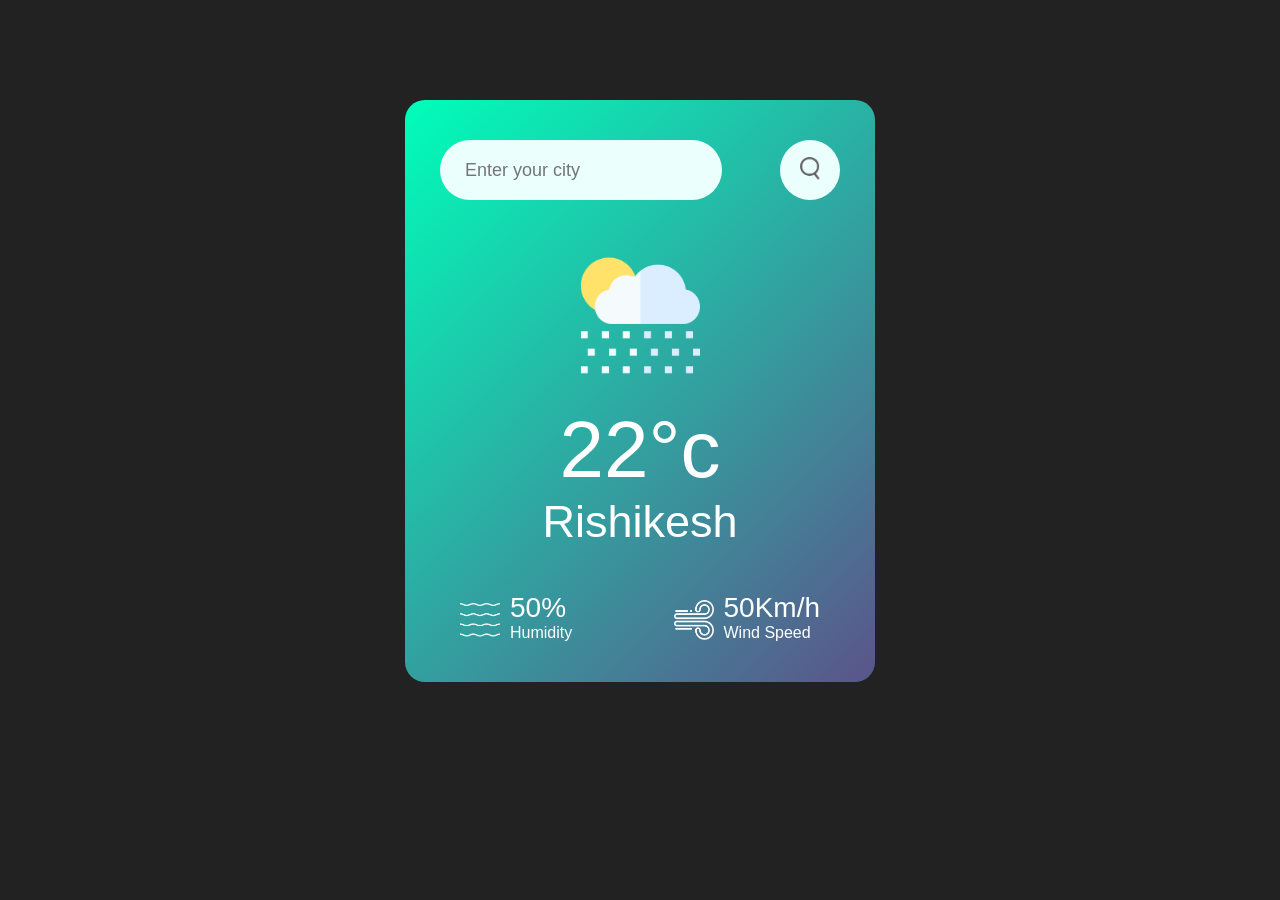
==== Weather-app/index.html @ f9a9e3a3 "Added Weather APP" ====
<!DOCTYPE html>
<html lang="en">
<head>
    <meta charset="UTF-8"/>
    <meta name="viewport" content="width=device-width, initial-scale=1.0"/>
    <title>Weather App</title>
    <link rel="stylesheet" href="style.css"/>
</head>
<body>
<div class="card">
    <div class="search">
        <label>
            <input type="text" placeholder="Enter your city" spellcheck="false"/>
        </label>
        <button><img src="images/search.png" alt=""/></button>
    </div>
    <div class="weather">
        <img src="images/rain.png" class="weather-icon" alt=""/>
        <h1 class="temp">22°c</h1>
        <h2 class="city">Rishikesh</h2>
        <div class="details">
            <div class="col">
                <img src="images/humidity.png" alt=""/>
                <div>
                    <p class="humidity">50%</p>
                    <p>Humidity</p>
                </div>
            </div>
            <div class="col">
                <img src="images/wind.png" alt=""/>
                <div>
                    <p class="wind">50Km/h</p>
                    <p>Wind Speed</p>
                </div>
            </div>
        </div>
    </div>
</div>
<script>
    const apiKey = "e8de88beae39c54ef2e039b6d349c777";
    const apiUrl = "https://api.openweathermap.org/data/2.5/weather?unit=metric&q=Rishikesh";

    async function checkWeather() {
        const response = await fetch(apiUrl + `&appid=${apiKey}`);
    }
</script>
</body>
</html>
---- Weather-app/style.css ----
* {
  margin: 0;
  padding: 0;
  font-family: "Poppins", sans-serif;
  box-sizing: border-box;
}
body {
  background: #222;
}
.card {
  width: 90%;
  max-width: 470px;
  background: linear-gradient(135deg, #00feba, #5b548a);
  color: #fff;
  margin: 100px auto 0;
  border-radius: 20px;
  padding: 40px 35px;
  text-align: center;
}
.search {
  width: 100;
  display: flex;
  align-items: center;
  justify-content: space-between;
}
.search input {
  border: 0;
  outline: 0;
  background: #ebfffc;
  color: #555;
  padding: 10px 25px;
  height: 60px;
  border-radius: 30px;
  flex: 1;
  margin-right: 16px;
  font-size: 18px;
}
.search button {
  border: 0;
  outline: 0;
  background: #ebfffc;
  border-radius: 50%;
  width: 60px;
  height: 60px;
  cursor: pointer;
}
.search button img {
  width: 20px;
}
.weather-icon {
  width: 170px;
  margin-top: 30px;
}
.weather h1 {
  font-size: 80px;
  font-weight: 500;
}
.weather h2 {
  font-size: 45px;
  font-weight: 400;
}
.details {
  display: flex;
  align-items: center;
  justify-content: space-between;
  padding: 0 20px;
  margin-top: 50px;
}
.col {
  display: flex;
  align-items: center;
  text-align: left;
}
.col img {
  width: 40px;
  margin-right: 10px;
}
.humidity,
.wind {
  font-size: 28px;
  margin-top: -6px;
}
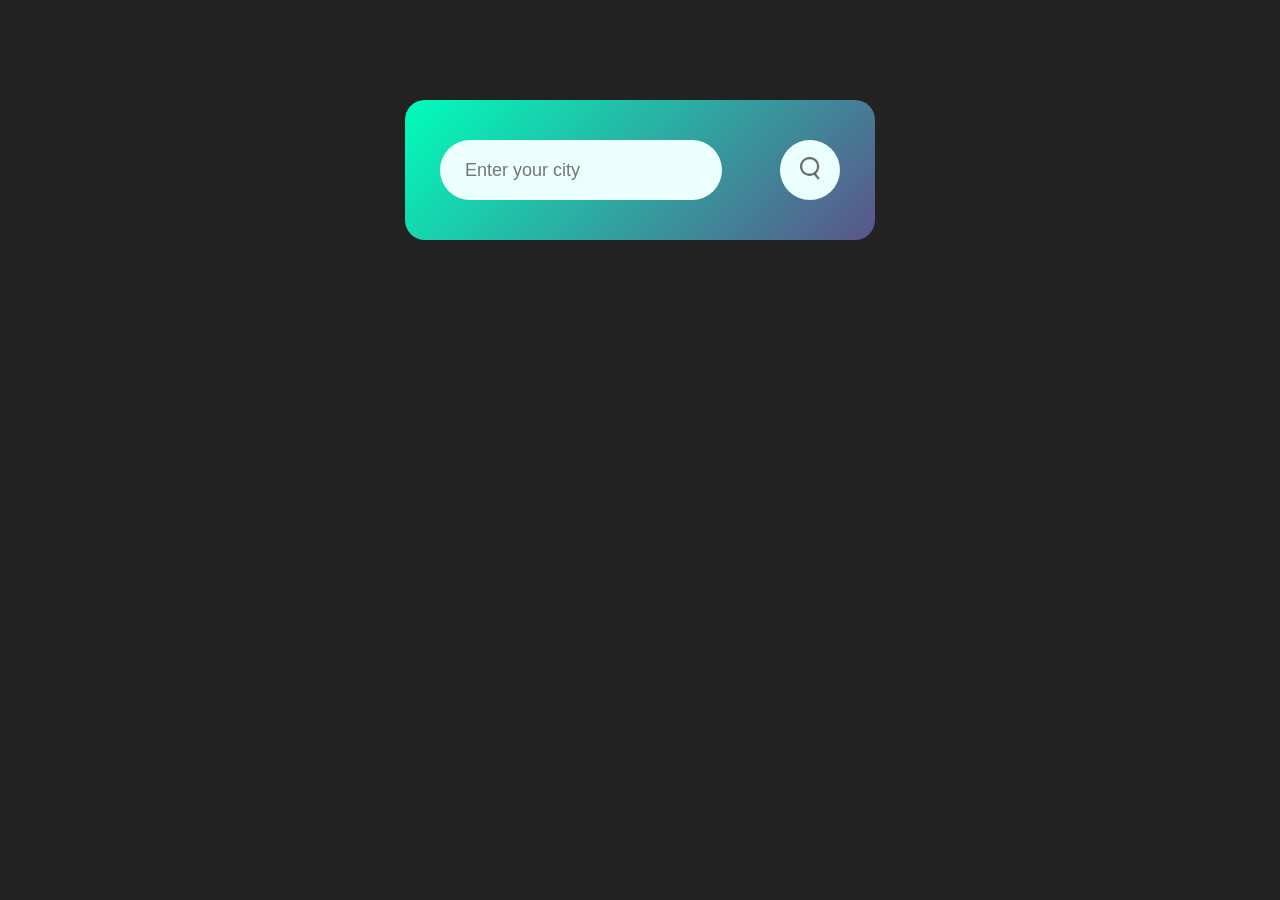
==== commit f4319667: "modify readme.md and adding more file in weather app" ====
--- a/Weather-app/index.html
+++ b/Weather-app/index.html
@@ -14,10 +14,13 @@
         </label>
         <button><img src="images/search.png" alt=""/></button>
     </div>
+    <div class="error">
+        <p>Invalid city name</p>
+    </div>
     <div class="weather">
         <img src="images/rain.png" class="weather-icon" alt=""/>
         <h1 class="temp">22°c</h1>
-        <h2 class="city">Rishikesh</h2>
+        <h2 class="city">New York</h2>
         <div class="details">
             <div class="col">
                 <img src="images/humidity.png" alt=""/>
@@ -36,13 +39,6 @@
         </div>
     </div>
 </div>
-<script>
-    const apiKey = "e8de88beae39c54ef2e039b6d349c777";
-    const apiUrl = "https://api.openweathermap.org/data/2.5/weather?unit=metric&q=Rishikesh";
-
-    async function checkWeather() {
-        const response = await fetch(apiUrl + `&appid=${apiKey}`);
-    }
-</script>
+<script src="script.js"></script>
 </body>
 </html>
--- a/Weather-app/style.css
+++ b/Weather-app/style.css
@@ -1,82 +1,107 @@
 * {
-  margin: 0;
-  padding: 0;
-  font-family: "Poppins", sans-serif;
-  box-sizing: border-box;
+    margin: 0;
+    padding: 0;
+    font-family: "Poppins", sans-serif;
+    box-sizing: border-box;
 }
+
 body {
-  background: #222;
+    background: #222;
 }
+
 .card {
-  width: 90%;
-  max-width: 470px;
-  background: linear-gradient(135deg, #00feba, #5b548a);
-  color: #fff;
-  margin: 100px auto 0;
-  border-radius: 20px;
-  padding: 40px 35px;
-  text-align: center;
+    width: 90%;
+    max-width: 470px;
+    background: linear-gradient(135deg, #00feba, #5b548a);
+    color: #fff;
+    margin: 100px auto 0;
+    border-radius: 20px;
+    padding: 40px 35px;
+    text-align: center;
 }
+
 .search {
-  width: 100;
-  display: flex;
-  align-items: center;
-  justify-content: space-between;
+    width: 100;
+    display: flex;
+    align-items: center;
+    justify-content: space-between;
 }
+
 .search input {
-  border: 0;
-  outline: 0;
-  background: #ebfffc;
-  color: #555;
-  padding: 10px 25px;
-  height: 60px;
-  border-radius: 30px;
-  flex: 1;
-  margin-right: 16px;
-  font-size: 18px;
+    border: 0;
+    outline: 0;
+    background: #ebfffc;
+    color: #555;
+    padding: 10px 25px;
+    height: 60px;
+    border-radius: 30px;
+    flex: 1;
+    margin-right: 16px;
+    font-size: 18px;
 }
+
 .search button {
-  border: 0;
-  outline: 0;
-  background: #ebfffc;
-  border-radius: 50%;
-  width: 60px;
-  height: 60px;
-  cursor: pointer;
+    border: 0;
+    outline: 0;
+    background: #ebfffc;
+    border-radius: 50%;
+    width: 60px;
+    height: 60px;
+    cursor: pointer;
 }
+
 .search button img {
-  width: 20px;
+    width: 20px;
 }
+
 .weather-icon {
-  width: 170px;
-  margin-top: 30px;
+    width: 170px;
+    margin-top: 30px;
 }
+
 .weather h1 {
-  font-size: 80px;
-  font-weight: 500;
+    font-size: 80px;
+    font-weight: 500;
 }
+
 .weather h2 {
-  font-size: 45px;
-  font-weight: 400;
+    font-size: 45px;
+    font-weight: 400;
 }
+
 .details {
-  display: flex;
-  align-items: center;
-  justify-content: space-between;
-  padding: 0 20px;
-  margin-top: 50px;
+    display: flex;
+    align-items: center;
+    justify-content: space-between;
+    padding: 0 20px;
+    margin-top: 50px;
 }
+
 .col {
-  display: flex;
-  align-items: center;
-  text-align: left;
+    display: flex;
+    align-items: center;
+    text-align: left;
 }
+
 .col img {
-  width: 40px;
-  margin-right: 10px;
+    width: 40px;
+    margin-right: 10px;
 }
+
 .humidity,
 .wind {
-  font-size: 28px;
-  margin-top: -6px;
+    font-size: 28px;
+    margin-top: -6px;
 }
+
+.weather {
+    display: none;
+}
+
+.error {
+    text-align: left;
+    margin-left: 10px;
+    font-size: 14px;
+    margin-top: 10px;
+    display: none;
+}
